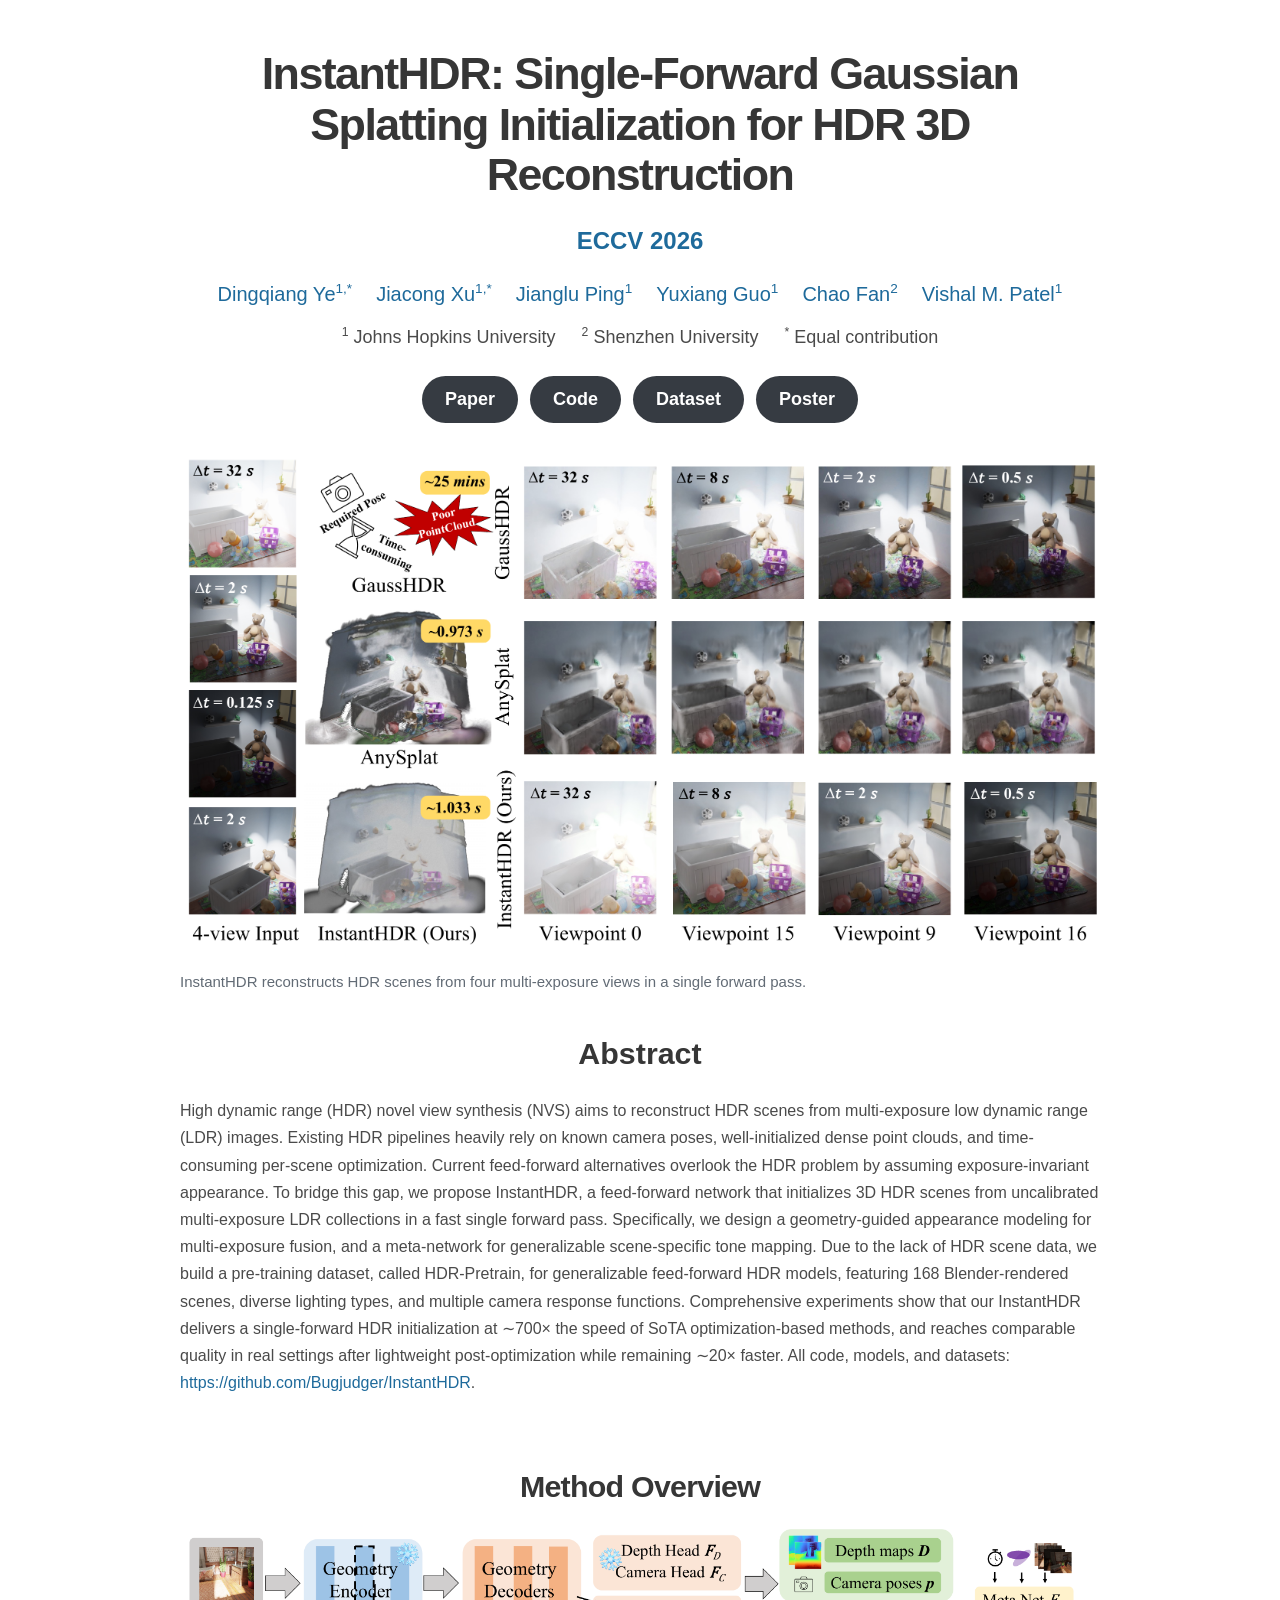
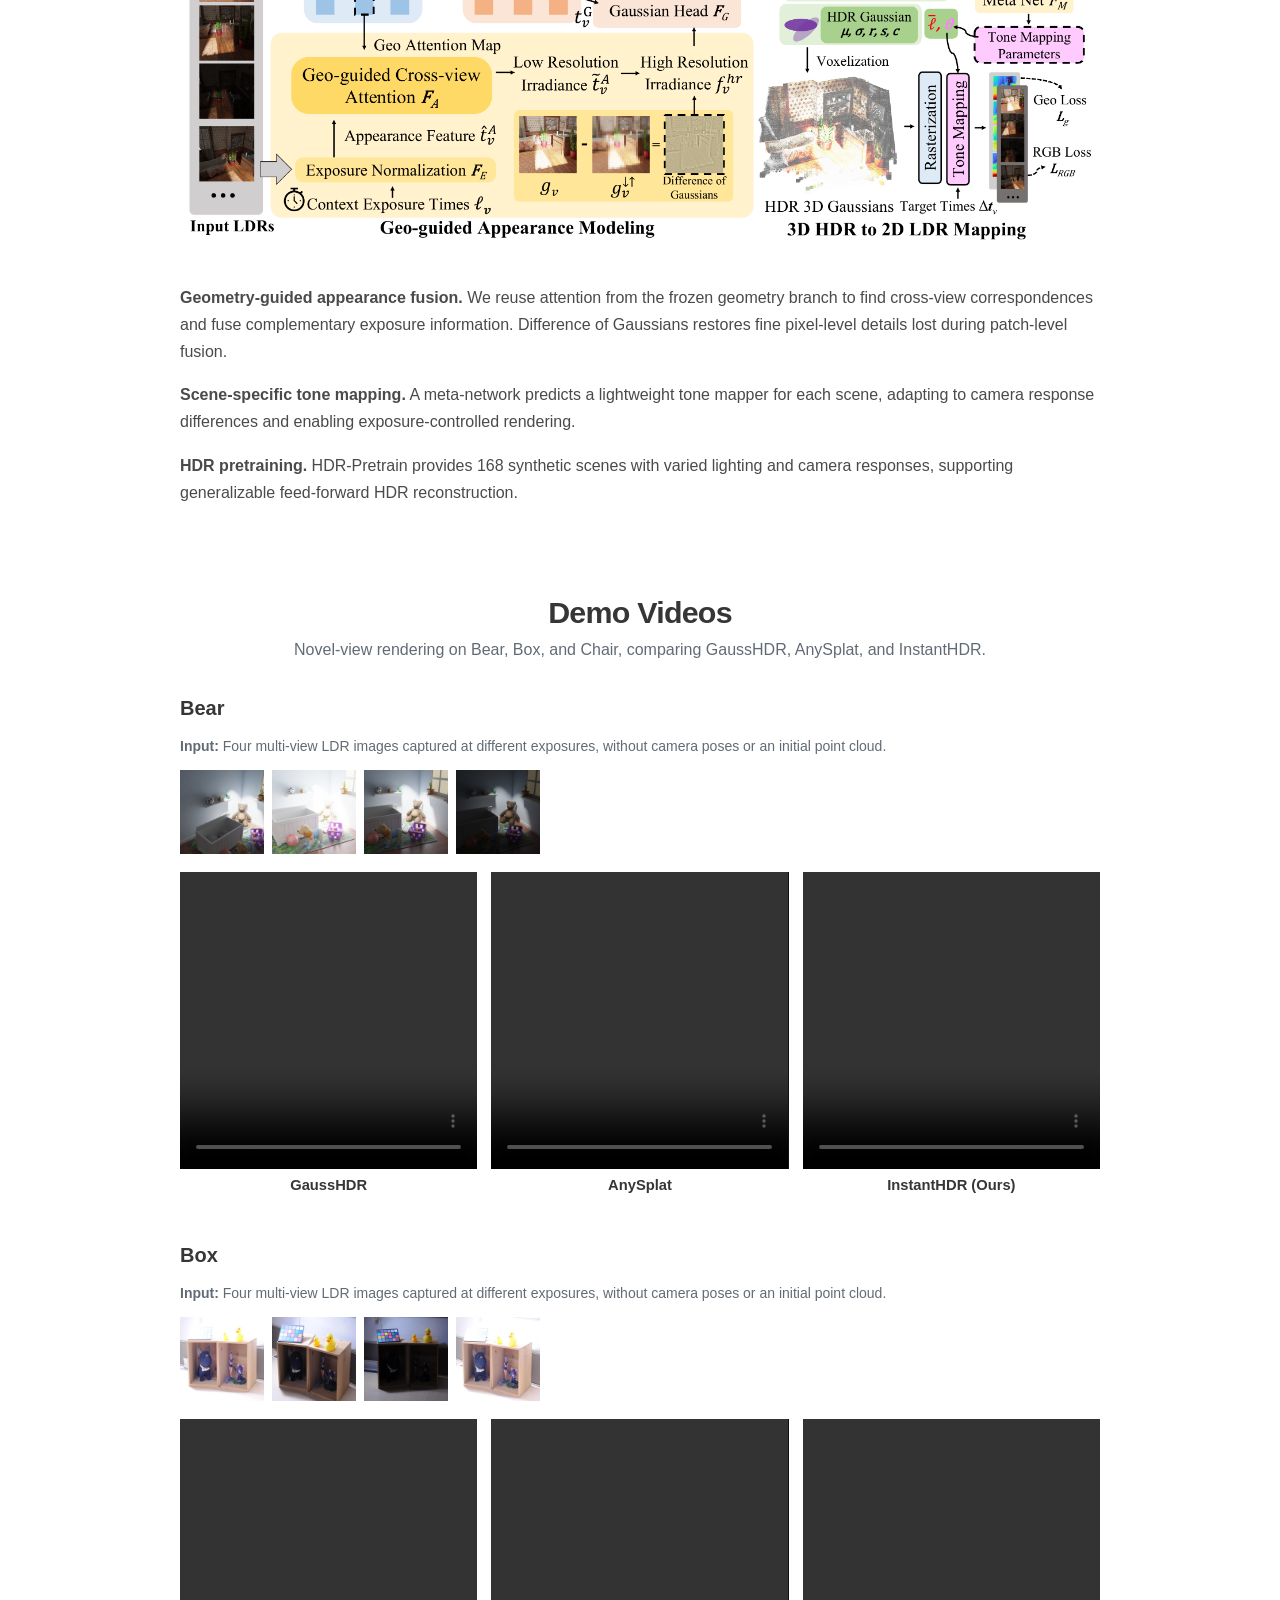
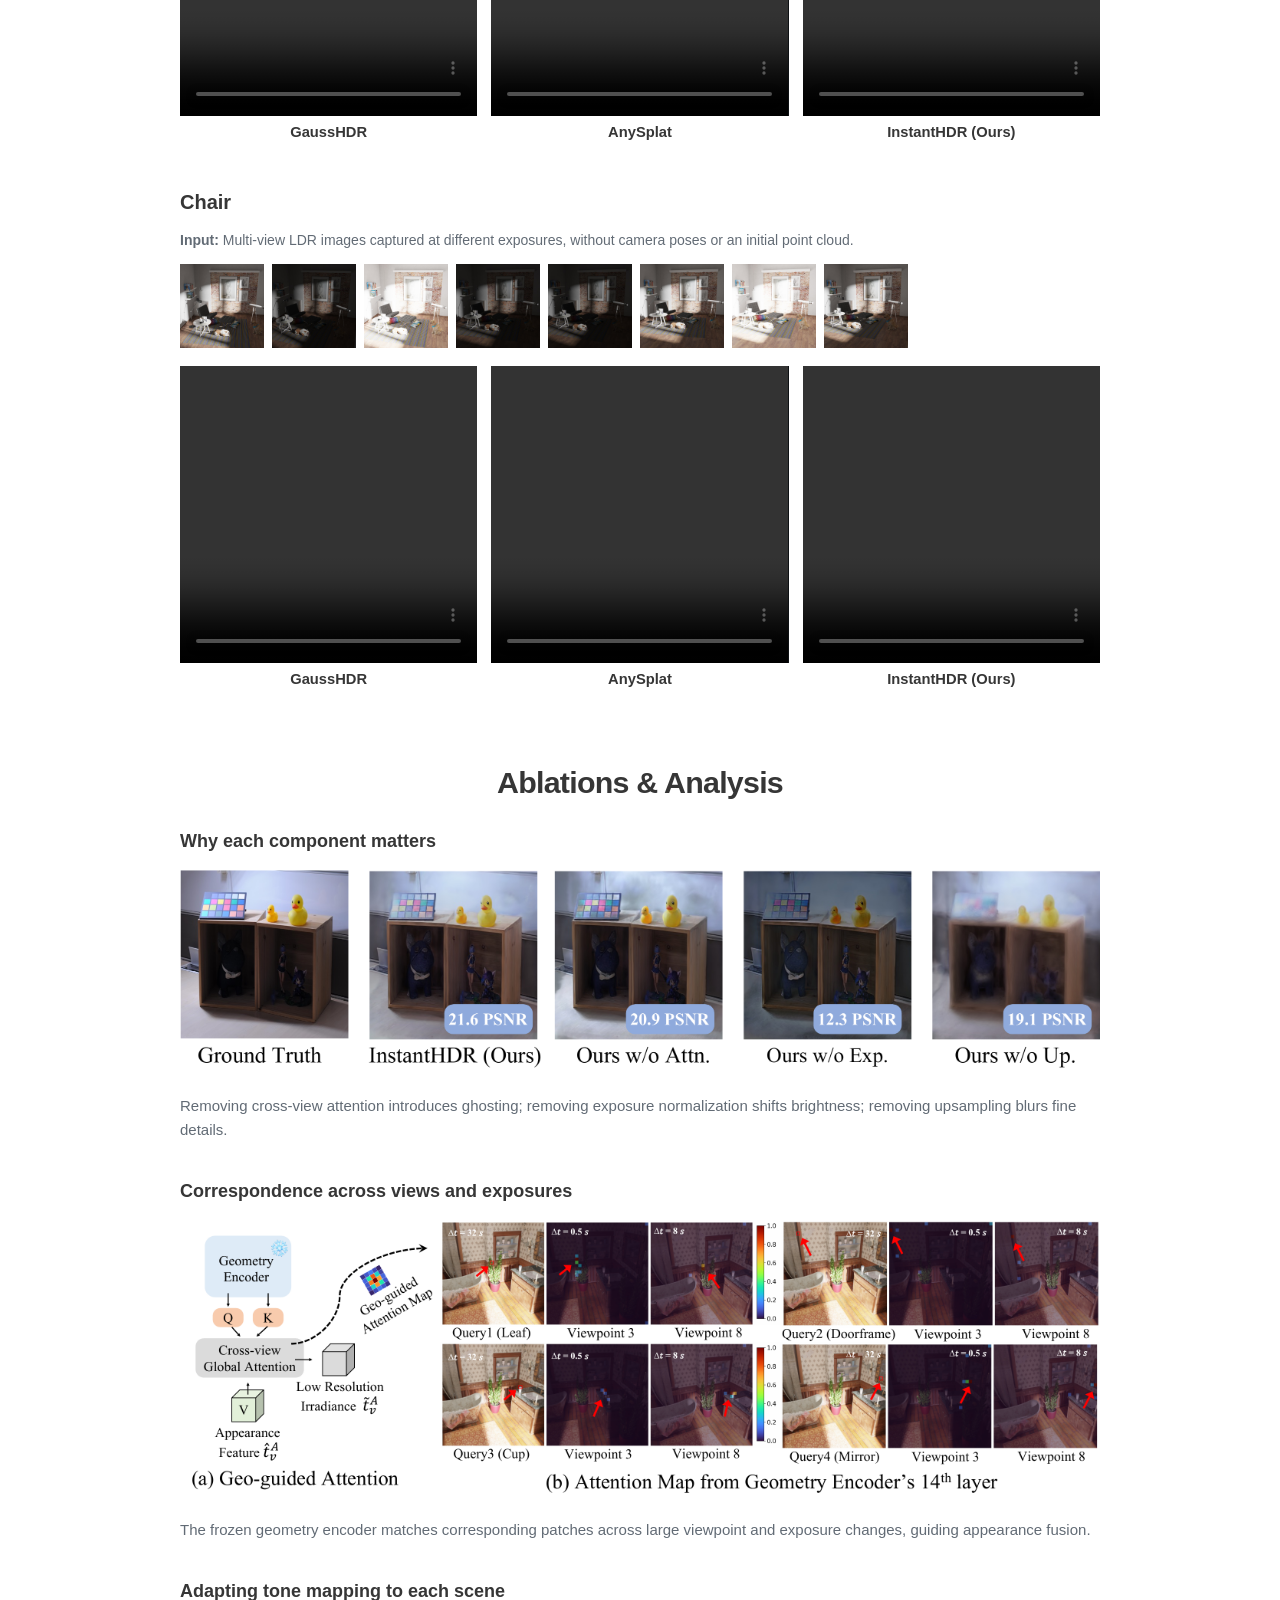
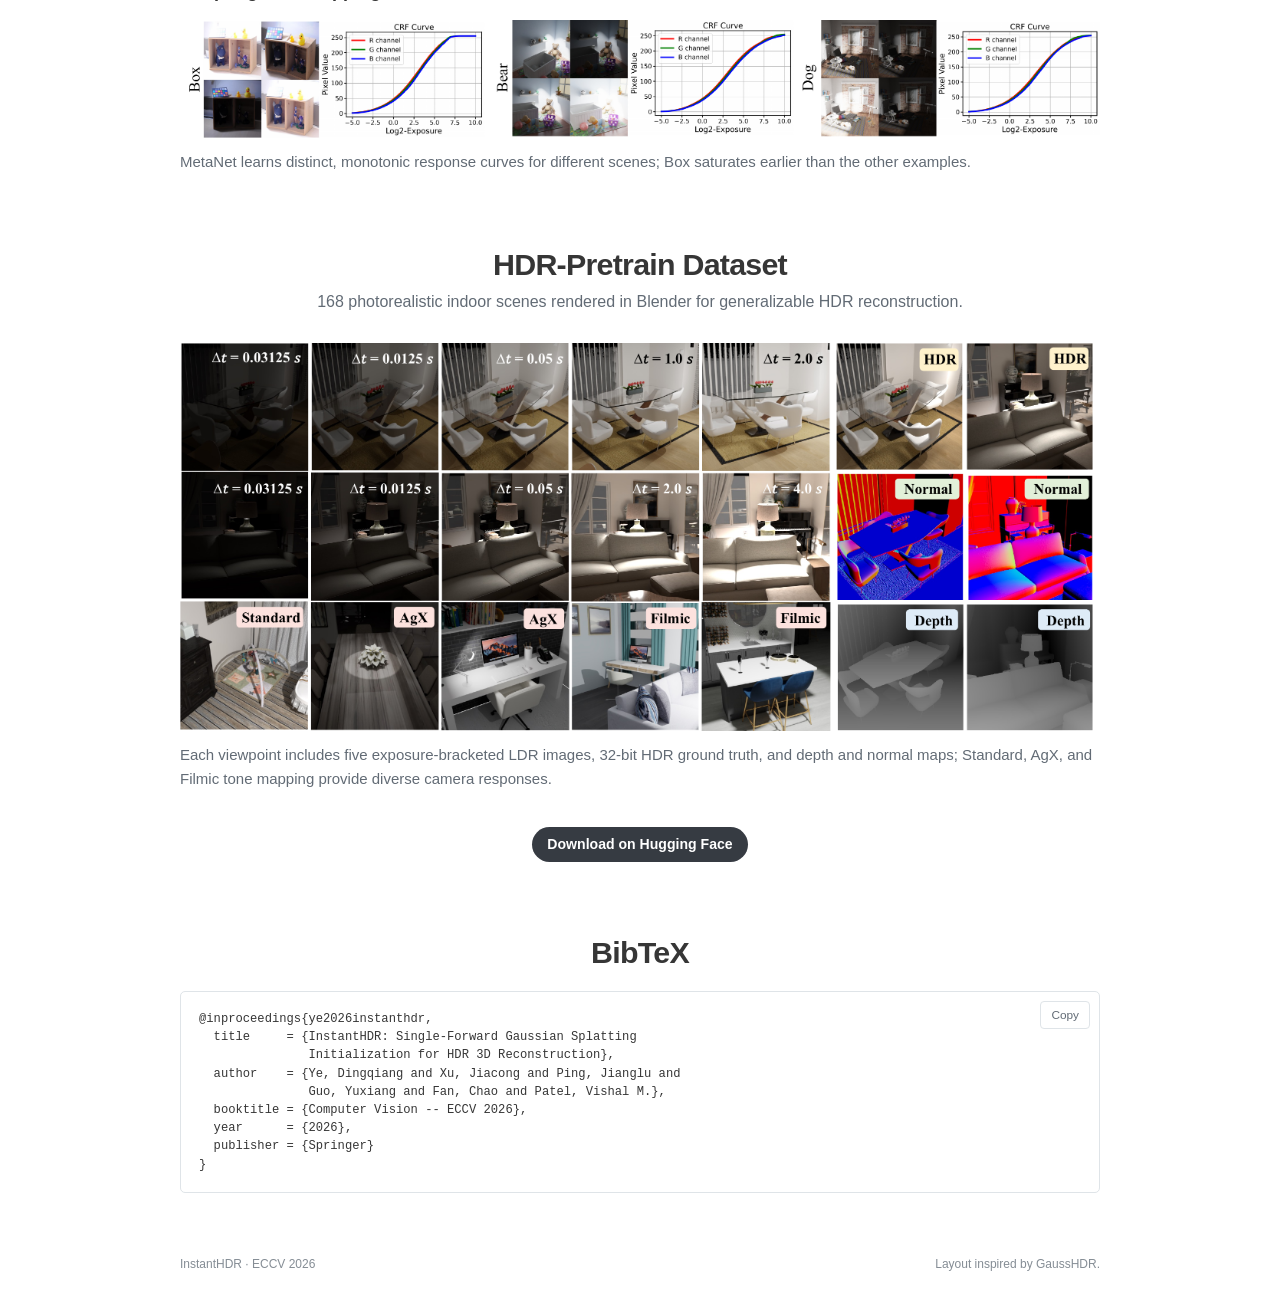
==== InstantHDR/index.html @ 02941aa6 "webpage of instanthdr" ====
<!doctype html><html lang="en"><head><meta charset="utf-8"><meta name="viewport" content="width=device-width,initial-scale=1"><title>InstantHDR | ECCV 2026</title><link rel="stylesheet" href="style.css"></head><body>    <main>
      <header class="project-hero page-width" id="top">
        <h1>InstantHDR: Single-Forward Gaussian Splatting Initialization for HDR 3D Reconstruction</h1>
        <p class="venue">ECCV 2026</p>
        <div class="authors" aria-label="Authors">
          <a href="https://bugjudger.github.io/" target="_blank" rel="noreferrer">Dingqiang Ye<sup>1,*</sup></a>
          <a href="https://www.jiacongxu.net/" target="_blank" rel="noreferrer">Jiacong Xu<sup>1,*</sup></a>
          <a href="https://www.linkedin.com/in/jianglu-lea-ping-32851b177/" target="_blank" rel="noreferrer">Jianglu Ping<sup>1</sup></a>
          <a href="https://www.linkedin.com/in/yuxiang-guo-a7b105163/" target="_blank" rel="noreferrer">Yuxiang Guo<sup>1</sup></a>
          <a href="https://chaofan996.github.io/" target="_blank" rel="noreferrer">Chao Fan<sup>2</sup></a>
          <a href="https://engineering.jhu.edu/faculty/vishal-patel/" target="_blank" rel="noreferrer">Vishal M. Patel<sup>1</sup></a>
        </div>
        <p class="affiliations"><span><sup>1</sup> Johns Hopkins University</span><span><sup>2</sup> Shenzhen University</span><span><sup>*</sup> Equal contribution</span></p>
        <div class="project-links">
          <a href="https://arxiv.org/abs/2603.11298" target="_blank" rel="noreferrer">Paper</a>
          <a href="https://github.com/Bugjudger/InstantHDR" target="_blank" rel="noreferrer">Code</a>
          <a href="https://huggingface.co/datasets/Bugjudger/HDR_Pretrain" target="_blank" rel="noreferrer">Dataset</a>
          <a href="https://eccv.ecva.net/virtual/2026/poster/3662" target="_blank" rel="noreferrer">Poster</a>
        </div>
      </header>
      <figure class="teaser-figure page-width">
        <a href="assets/figure1-paper.png" target="_blank" rel="noreferrer"><img src="assets/figure1-paper.png" width="2400" height="1313" alt="Paper Figure 1: four-view HDR reconstruction and rendering comparison between GaussHDR, AnySplat, and InstantHDR." /></a>
        <figcaption>InstantHDR reconstructs HDR scenes from four multi-exposure views in a single forward pass.</figcaption>
      </figure>
      <section class="paper-section page-width abstract-section" id="abstract">
        <h2>Abstract</h2>
        <p>High dynamic range (HDR) novel view synthesis (NVS) aims to reconstruct HDR scenes from multi-exposure low dynamic range (LDR) images. Existing HDR pipelines heavily rely on known camera poses, well-initialized dense point clouds, and time-consuming per-scene optimization. Current feed-forward alternatives overlook the HDR problem by assuming exposure-invariant appearance. To bridge this gap, we propose InstantHDR, a feed-forward network that initializes 3D HDR scenes from uncalibrated multi-exposure LDR collections in a fast single forward pass. Specifically, we design a geometry-guided appearance modeling for multi-exposure fusion, and a meta-network for generalizable scene-specific tone mapping. Due to the lack of HDR scene data, we build a pre-training dataset, called HDR-Pretrain, for generalizable feed-forward HDR models, featuring 168 Blender-rendered scenes, diverse lighting types, and multiple camera response functions. Comprehensive experiments show that our InstantHDR delivers a single-forward HDR initialization at ∼700× the speed of SoTA optimization-based methods, and reaches comparable quality in real settings after lightweight post-optimization while remaining ∼20× faster. All code, models, and datasets: <a href="https://github.com/Bugjudger/InstantHDR" target="_blank" rel="noreferrer">https://github.com/Bugjudger/InstantHDR</a>.</p>
      </section>
      <section class="paper-section page-width" id="method">
        <div class="section-title centered"><h2>Method Overview</h2></div>
        <figure class="method-figure">
          <a href="assets/method-paper.png" target="_blank" rel="noreferrer"><img src="assets/method-paper.png" width="3200" height="1123" alt="Original InstantHDR method diagram: geometry-guided appearance modeling and scene-specific tone mapping." /></a>
        </figure>
        <div class="innovation-copy">
          <p><strong>Geometry-guided appearance fusion.</strong> We reuse attention from the frozen geometry branch to find cross-view correspondences and fuse complementary exposure information. Difference of Gaussians restores fine pixel-level details lost during patch-level fusion.</p>
          <p><strong>Scene-specific tone mapping.</strong> A meta-network predicts a lightweight tone mapper for each scene, adapting to camera response differences and enabling exposure-controlled rendering.</p>
          <p><strong>HDR pretraining.</strong> HDR-Pretrain provides 168 synthetic scenes with varied lighting and camera responses, supporting generalizable feed-forward HDR reconstruction.</p>
        </div>
      </section>
      <section class="paper-section page-width" id="demo">
        <div class="section-title centered"><h2>Demo Videos</h2><p>Novel-view rendering on Bear, Box, and Chair, comparing GaussHDR, AnySplat, and InstantHDR.</p></div>
        <article class="scene-row">
          <h3>Bear</h3>
          <p class="input-description"><strong>Input:</strong> Four multi-view LDR images captured at different exposures, without camera poses or an initial point cloud.</p>
          <div class="demo-inputs" aria-label="Bear supplied input images"><img src="videos/bear/input-1.jpg" alt="Bear multi-exposure input 1" loading="lazy" /><img src="videos/bear/input-2.jpg" alt="Bear multi-exposure input 2" loading="lazy" /><img src="videos/bear/input-3.jpg" alt="Bear multi-exposure input 3" loading="lazy" /><img src="videos/bear/input-4.jpg" alt="Bear multi-exposure input 4" loading="lazy" /></div>
          <div class="video-grid">
            <figure><video src="videos/bear/gausshdr.mp4" autoPlay loop muted playsInline controls preload="auto" aria-label="GaussHDR, bear scene" ></video><figcaption><strong>GaussHDR</strong></figcaption></figure>
            <figure><video src="videos/bear/anysplat.mp4" autoPlay loop muted playsInline controls preload="auto" aria-label="AnySplat, bear scene" ></video><figcaption><strong>AnySplat</strong></figcaption></figure>
            <figure><video src="videos/bear/instanthdr.mp4" autoPlay loop muted playsInline controls preload="auto" aria-label="InstantHDR (Ours), bear scene" ></video><figcaption><strong>InstantHDR (Ours)</strong></figcaption></figure>
          </div>
        </article>
        <article class="scene-row">
          <h3>Box</h3>
          <p class="input-description"><strong>Input:</strong> Four multi-view LDR images captured at different exposures, without camera poses or an initial point cloud.</p>
          <div class="demo-inputs" aria-label="Box supplied input images"><img src="videos/box/input-1.jpg" alt="Box multi-exposure input 1" loading="lazy" /><img src="videos/box/input-2.jpg" alt="Box multi-exposure input 2" loading="lazy" /><img src="videos/box/input-3.jpg" alt="Box multi-exposure input 3" loading="lazy" /><img src="videos/box/input-4.jpg" alt="Box multi-exposure input 4" loading="lazy" /></div>
          <div class="video-grid">
            <figure><video src="videos/box/gausshdr.mp4" autoPlay loop muted playsInline controls preload="auto" aria-label="GaussHDR, box scene" ></video><figcaption><strong>GaussHDR</strong></figcaption></figure>
            <figure><video src="videos/box/anysplat.mp4" autoPlay loop muted playsInline controls preload="auto" aria-label="AnySplat, box scene" ></video><figcaption><strong>AnySplat</strong></figcaption></figure>
            <figure><video src="videos/box/instanthdr.mp4" autoPlay loop muted playsInline controls preload="auto" aria-label="InstantHDR (Ours), box scene" ></video><figcaption><strong>InstantHDR (Ours)</strong></figcaption></figure>
          </div>
        </article>
        <article class="scene-row">
          <h3>Chair</h3>
          <p class="input-description"><strong>Input:</strong> Multi-view LDR images captured at different exposures, without camera poses or an initial point cloud.</p>
          <div class="demo-inputs" aria-label="Chair supplied input images"><img src="videos/chair/inputs/train_r_0_2.jpg" alt="Chair multi-exposure input 1" loading="lazy" /><img src="videos/chair/inputs/train_r_3_0.jpg" alt="Chair multi-exposure input 2" loading="lazy" /><img src="videos/chair/inputs/train_r_5_4.jpg" alt="Chair multi-exposure input 3" loading="lazy" /><img src="videos/chair/inputs/train_r_12_0.jpg" alt="Chair multi-exposure input 4" loading="lazy" /><img src="videos/chair/inputs/train_r_13_0.jpg" alt="Chair multi-exposure input 5" loading="lazy" /><img src="videos/chair/inputs/train_r_15_2.jpg" alt="Chair multi-exposure input 6" loading="lazy" /><img src="videos/chair/inputs/train_r_16_4.jpg" alt="Chair multi-exposure input 7" loading="lazy" /><img src="videos/chair/inputs/train_r_17_2.jpg" alt="Chair multi-exposure input 8" loading="lazy" /></div>
          <div class="video-grid">
            <figure><video src="videos/chair/gausshdr.mp4" autoPlay loop muted playsInline controls preload="auto" aria-label="GaussHDR, chair scene" ></video><figcaption><strong>GaussHDR</strong></figcaption></figure>
            <figure><video src="videos/chair/anysplat.mp4" autoPlay loop muted playsInline controls preload="auto" aria-label="AnySplat, chair scene" ></video><figcaption><strong>AnySplat</strong></figcaption></figure>
            <figure><video src="videos/chair/instanthdr.mp4" autoPlay loop muted playsInline controls preload="auto" aria-label="InstantHDR (Ours), chair scene" ></video><figcaption><strong>InstantHDR (Ours)</strong></figcaption></figure>
          </div>
        </article>
      </section>
      <section class="paper-section page-width ablation-section" id="ablations">
        <div class="section-title centered"><h2>Ablations &amp; Analysis</h2></div>
        <figure>
          <h3>Why each component matters</h3>
          <a href="assets/ablation-components.png" target="_blank" rel="noreferrer"><img src="assets/ablation-components.png" width="2400" height="553" loading="lazy" alt="Ground truth, full InstantHDR, and variants without cross-view attention, exposure normalization, or upsampling." /></a>
          <figcaption>Removing cross-view attention introduces ghosting; removing exposure normalization shifts brightness; removing upsampling blurs fine details.</figcaption>
        </figure>
        <figure>
          <h3>Correspondence across views and exposures</h3>
          <a href="assets/ablation-attention.png" target="_blank" rel="noreferrer"><img src="assets/ablation-attention.png" width="2400" height="746" loading="lazy" alt="Geometry attention maps matching leaf, doorframe, cup, and mirror patches across viewpoints and exposures." /></a>
          <figcaption>The frozen geometry encoder matches corresponding patches across large viewpoint and exposure changes, guiding appearance fusion.</figcaption>
        </figure>
        <figure>
          <h3>Adapting tone mapping to each scene</h3>
          <a href="assets/ablation-tonemapping.png" target="_blank" rel="noreferrer"><img src="assets/ablation-tonemapping.png" width="2400" height="307" loading="lazy" alt="Learned monotonic camera-response curves for the Box, Bear, and Dog scenes." /></a>
          <figcaption>MetaNet learns distinct, monotonic response curves for different scenes; Box saturates earlier than the other examples.</figcaption>
        </figure>
      </section>
      <section class="paper-section page-width ablation-section" id="dataset">
        <div class="section-title centered">
          <h2>HDR-Pretrain Dataset</h2>
          <p>168 photorealistic indoor scenes rendered in Blender for generalizable HDR reconstruction.</p>
        </div>
        <figure>
          <a href="assets/dataset-paper.png" target="_blank" rel="noreferrer"><img src="assets/dataset-paper.png" width="2400" height="1011" loading="lazy" alt="HDR-Pretrain examples: multi-exposure LDR images, HDR ground truth, normal and depth maps, with Standard, AgX, and Filmic tone mapping." /></a>
          <figcaption>Each viewpoint includes five exposure-bracketed LDR images, 32-bit HDR ground truth, and depth and normal maps; Standard, AgX, and Filmic tone mapping provide diverse camera responses.</figcaption>
        </figure>
        <div class="project-links"><a href="https://huggingface.co/datasets/Bugjudger/HDR_Pretrain" target="_blank" rel="noreferrer">Download on Hugging Face</a></div>
      </section>
      <section class="paper-section page-width citation-section" id="citation">
        <h2>BibTeX</h2>
        <div class="citation-box"><button type="button" id="copy-citation">Copy</button><pre><code>@inproceedings{ye2026instanthdr,
  title     = {InstantHDR: Single-Forward Gaussian Splatting
               Initialization for HDR 3D Reconstruction},
  author    = {Ye, Dingqiang and Xu, Jiacong and Ping, Jianglu and
               Guo, Yuxiang and Fan, Chao and Patel, Vishal M.},
  booktitle = {Computer Vision -- ECCV 2026},
  year      = {2026},
  publisher = {Springer}
}</code></pre></div>
      </section>
      <footer class="page-width"><span>InstantHDR · ECCV 2026</span><span>Layout inspired by <a href="https://liujf1226.github.io/GaussHDR/" target="_blank" rel="noreferrer">GaussHDR</a>.</span></footer>
    </main><script src="script.js" defer></script></body></html>
---- InstantHDR/style.css ----
:root {
  --ink: #363636;
  --muted: #626b75;
  --blue: #1e6a9b;
  --blue-dark: #164e73;
  --line: #dfe4e8;
  --soft: #f6f7f8;
  --content-width: 920px;
}

* { box-sizing: border-box; }
html { scroll-behavior: smooth; }

body {
  margin: 0;
  background: #fff;
  color: var(--ink);
  font-family: Arial, Helvetica, sans-serif;
  font-size: 16px;
  line-height: 1.55;
  text-rendering: optimizeLegibility;
}

a { color: inherit; text-decoration: none; }
img, video { display: block; max-width: 100%; }
button { font: inherit; }

.page-width {
  width: min(var(--content-width), calc(100% - 40px));
  margin-inline: auto;
}

.project-hero {
  padding: 48px 0 32px;
  text-align: center;
}

.venue {
  margin: 0 0 8px;
  color: var(--blue);
  font-size: 1.5rem;
  font-weight: 700;
}

.project-hero h1 {
  max-width: 100%;
  margin: 0 auto;
  font-size: clamp(2rem, 3.8vw, 2.8rem);
  font-weight: 600;
  letter-spacing: -.035em;
  line-height: 1.13;
}

.project-hero h1 span { color: inherit; }

.authors {
  display: flex;
  flex-wrap: wrap;
  justify-content: center;
  gap: 10px 24px;
  margin-top: 20px;
  color: var(--blue);
  font-size: 1.25rem;
  line-height: 1.5;
}
.authors a { white-space: nowrap; }

sup { font-size: .68em; }

.affiliations {
  display: flex;
  flex-wrap: wrap;
  justify-content: center;
  gap: 8px 26px;
  margin: 14px 0 0;
  color: #4a4a4a;
  font-size: 1.125rem;
  line-height: 1.6;
}

.project-links {
  display: flex;
  flex-wrap: wrap;
  justify-content: center;
  gap: 9px;
  margin-top: 18px;
}

.project-links a {
  padding: 7px 15px;
  border-radius: 999px;
  background: #363b42;
  color: #fff;
  font-size: .88rem;
  font-weight: 600;
}

.project-links a:hover { background: var(--blue-dark); }
.project-hero .project-links { gap: 12px; margin-top: 24px; }
.project-hero .project-links a { padding: 10px 23px; font-size: 1.125rem; line-height: 1.5; }

.tagline {
  max-width: 750px;
  margin: 18px auto 0;
  color: #454c54;
  font-size: 1.02rem;
}

.paper-section { padding: 36px 0; }
.soft-section { background: #fff; }

.section-title { margin-bottom: 24px; }

.section-title.centered {
  width: 100%;
  margin-inline: auto;
  text-align: center;
}

.section-title h2,
.two-column h2,
.citation-section h2 {
  margin: 0 0 8px;
  font-size: clamp(1.6rem, 2.6vw, 1.9rem);
  font-weight: 600;
  letter-spacing: -.025em;
  line-height: 1.2;
}

.section-title p,
.citation-section p { margin: 0; color: var(--muted); }

.demo-section { padding: 12px 0 40px; }

.demo-title {
  display: flex;
  align-items: end;
  justify-content: space-between;
  gap: 24px;
  padding-top: 34px;
  border-top: 1px solid var(--line);
}

.demo-title h2 { margin: 0 0 3px; font-size: 1.8rem; font-weight: 600; }
.demo-title p { margin: 0; color: var(--muted); font-size: .94rem; }

.scene-tabs {
  display: inline-flex;
  flex: 0 0 auto;
  padding: 3px;
  border: 1px solid var(--line);
  border-radius: 7px;
  background: #fff;
}

.scene-tabs button {
  padding: 5px 14px;
  border: 0;
  border-radius: 4px;
  background: transparent;
  color: var(--muted);
  cursor: pointer;
  font-size: .82rem;
}

.scene-tabs button[aria-pressed='true'] { background: var(--blue-dark); color: #fff; }

.input-strip {
  display: grid;
  grid-template-columns: auto repeat(4, 86px) 1fr;
  align-items: center;
  gap: 8px;
  margin-bottom: 14px;
}

.input-strip > span { margin-right: 4px; font-size: .78rem; font-weight: 700; text-transform: uppercase; letter-spacing: .04em; }
.input-strip img { width: 86px; height: 56px; object-fit: cover; border-radius: 3px; }
.input-strip small { color: var(--muted); font-size: .78rem; }

.video-grid {
  display: grid;
  grid-template-columns: repeat(3, 1fr);
  gap: 14px;
}

.video-grid figure { margin: 0; }
.video-grid video { width: 100%; aspect-ratio: 16 / 10; object-fit: contain; background: #0e1114; border-radius: 0; }
.video-grid figcaption { padding-top: 7px; font-size: .82rem; line-height: 1.35; }
.video-grid figcaption strong { display: block; margin-bottom: 2px; font-size: .92rem; }
.video-grid figcaption span { color: var(--muted); }
.video-grid .ours strong { color: var(--blue-dark); }

.two-column { display: block; max-width: 820px; }
.two-column h2 { text-align: center; }
.two-column > div:first-child p { margin: 12px 0; color: var(--muted); }
.two-column .challenge-list { margin-top: 24px; }
.method-figure { margin: 24px 0 32px; }
.method-figure img { width: 100%; height: auto; }
.method-figure a { display: block; cursor: zoom-in; }
.project-hero .venue { margin: 22px 0 0; }
.authors a:hover { text-decoration: underline; }
.teaser-figure { margin-top: 0; margin-bottom: 0; }
.teaser-figure img { width: 100%; height: auto; }
.teaser-figure figcaption { text-align: left; color: var(--muted); font-size: 15px; line-height: 1.6; margin-top: 12px; }
.abstract-section { max-width: var(--content-width); }
.innovation-copy { width: 100%; margin-inline: 0; }
.abstract-section h2, .citation-section h2 { font-size: 1.9rem; text-align: center; margin: 0 0 20px; font-weight: 600; }
.abstract-section p, .innovation-copy p { font-size: 16px; line-height: 1.7; color: #4a4a4a; text-align: left; }
.abstract-section p { margin: 0; }
.abstract-section a { color: var(--blue); overflow-wrap: anywhere; }
.innovation-copy p { margin: 0 0 16px; }
.scene-row { margin: 30px 0 42px; }
.scene-row:last-child { margin-bottom: 0; }
.scene-row h3 { margin: 0 0 12px; font-size: 20px; font-weight: 600; }
.scene-row figcaption { text-align: center; }
.scene-row video { aspect-ratio: 1; }
.input-description { font-size: 14px; color: var(--muted); margin: 0 0 12px; }
.demo-inputs { display: flex; gap: 8px; flex-wrap: wrap; margin-bottom: 18px; }
.demo-inputs img { width: 84px; height: 84px; object-fit: contain; }
.ablation-section figure { margin: 28px 0 36px; }
.ablation-section figure:last-child { margin-bottom: 0; }
.ablation-section h3 { font-size: 18px; font-weight: 600; margin: 0 0 14px; }
.ablation-section img { width: 100%; height: auto; }
.ablation-section a { display: block; cursor: zoom-in; }
.ablation-section figcaption { margin-top: 12px; font-size: 15px; line-height: 1.6; color: var(--muted); }
button:focus-visible, a:focus-visible { outline: 2px solid var(--blue); outline-offset: 4px; }

.two-column .lead { margin: 0 0 6px; font-size: 1.08rem; font-weight: 600; }
.two-column > div:first-child > p:last-child { margin: 0; color: var(--muted); }

.challenge-list { display: grid; grid-template-columns: 1fr 1fr; gap: 18px 28px; }
.challenge-list > div { display: grid; grid-template-columns: 30px 1fr; gap: 8px; }
.challenge-list > div > span { color: #9aa3ac; font-size: .76rem; font-weight: 700; padding-top: 2px; }
.challenge-list p { margin: 0; color: var(--muted); font-size: .9rem; }
.challenge-list strong { display: block; margin-bottom: 2px; color: var(--ink); font-size: .95rem; }

.pipeline {
  display: grid;
  grid-template-columns: 90px minmax(0, 1.58fr) minmax(250px, .92fr);
  gap: 18px;
  align-items: center;
  margin: 32px auto 54px;
}

.pipeline figure { margin: 0; min-width: 0; }
.pipeline figure > span {
  display: block;
  margin-bottom: 7px;
  color: var(--blue-dark);
  font-size: .78rem;
  font-weight: 700;
  text-align: center;
}
.pipeline img { width: 100%; }
.pipeline-input img { max-height: 330px; object-fit: contain; }
.pipeline-core { display: grid; gap: 18px; }
.pipeline-rendering img { max-height: 390px; object-fit: contain; }

.idea-grid {
  display: grid;
  grid-template-columns: 1fr 1fr;
  gap: 34px;
}

.idea-grid article {
  display: grid;
  grid-template-rows: auto 1fr;
  gap: 14px;
}

.idea-copy { padding-top: 10px; }
.kicker { margin: 0 0 3px; color: var(--blue); font-size: .76rem; font-weight: 700; text-transform: uppercase; letter-spacing: .06em; }
.idea-grid h3 { margin: 0 0 4px; font-size: 1.15rem; }
.idea-grid p:last-child { margin: 0; color: var(--muted); font-size: .9rem; }
.idea-grid img { width: 100%; max-height: 250px; object-fit: contain; }

.dataset-figure { margin: 0 auto; }
.dataset-figure img { width: 100%; max-height: 390px; object-fit: contain; }
.dataset-stats { display: flex; justify-content: center; gap: 34px; margin-top: 18px; color: var(--muted); font-size: .83rem; }
.dataset-stats strong { margin-right: 4px; color: var(--ink); font-size: 1rem; }

.results-table { margin: 0; }
.results-table img { width: 100%; }
.results-table figcaption { margin-top: 8px; color: var(--muted); font-size: .8rem; text-align: center; }

.citation-section { max-width: var(--content-width); }
.citation-section > div:first-child { margin-bottom: 16px; }

.citation-box { position: relative; overflow: hidden; border: 1px solid var(--line); border-radius: 5px; background: #fff; }
.citation-box button { position: absolute; top: 9px; right: 9px; padding: 4px 10px; border: 1px solid var(--line); border-radius: 4px; background: #fff; color: var(--muted); cursor: pointer; font-size: .74rem; }
.citation-box pre { margin: 0; padding: 18px 72px 18px 18px; overflow-x: auto; font-size: .76rem; line-height: 1.5; white-space: pre-wrap; }

footer {
  display: flex;
  justify-content: space-between;
  gap: 20px;
  padding: 26px 0 34px;
  color: #858d95;
  font-size: .75rem;
}

@media (max-width: 800px) {
  .page-width { width: calc(100% - 32px); }
  .project-hero { padding-top: 38px; }
  .paper-section { padding: 28px 0; }
  .video-grid, .idea-grid, .two-column, .citation-section { grid-template-columns: 1fr; }
  .demo-title { align-items: start; }
  .two-column { gap: 30px; }
  .pipeline { grid-template-columns: 64px 1.5fr .9fr; gap: 8px; }
  .pipeline figure > span { font-size: .66rem; }
  .dataset-stats { flex-wrap: wrap; gap: 8px 22px; }
}

@media (max-width: 560px) {
  body { font-size: 15px; }
  .project-hero h1 { font-size: 1.85rem; }
  .demo-title { display: grid; }
  .input-strip { grid-template-columns: repeat(4, 1fr); }
  .input-strip > span, .input-strip small { grid-column: 1 / -1; }
  .input-strip img { width: 100%; height: 52px; }
  .challenge-list { grid-template-columns: 1fr; gap: 14px; }
  .pipeline { grid-template-columns: 1fr; }
  .pipeline-input { display: none; }
  .pipeline-core { gap: 12px; }
  .pipeline-rendering img { max-height: 440px; }
  footer { flex-direction: column; }
}
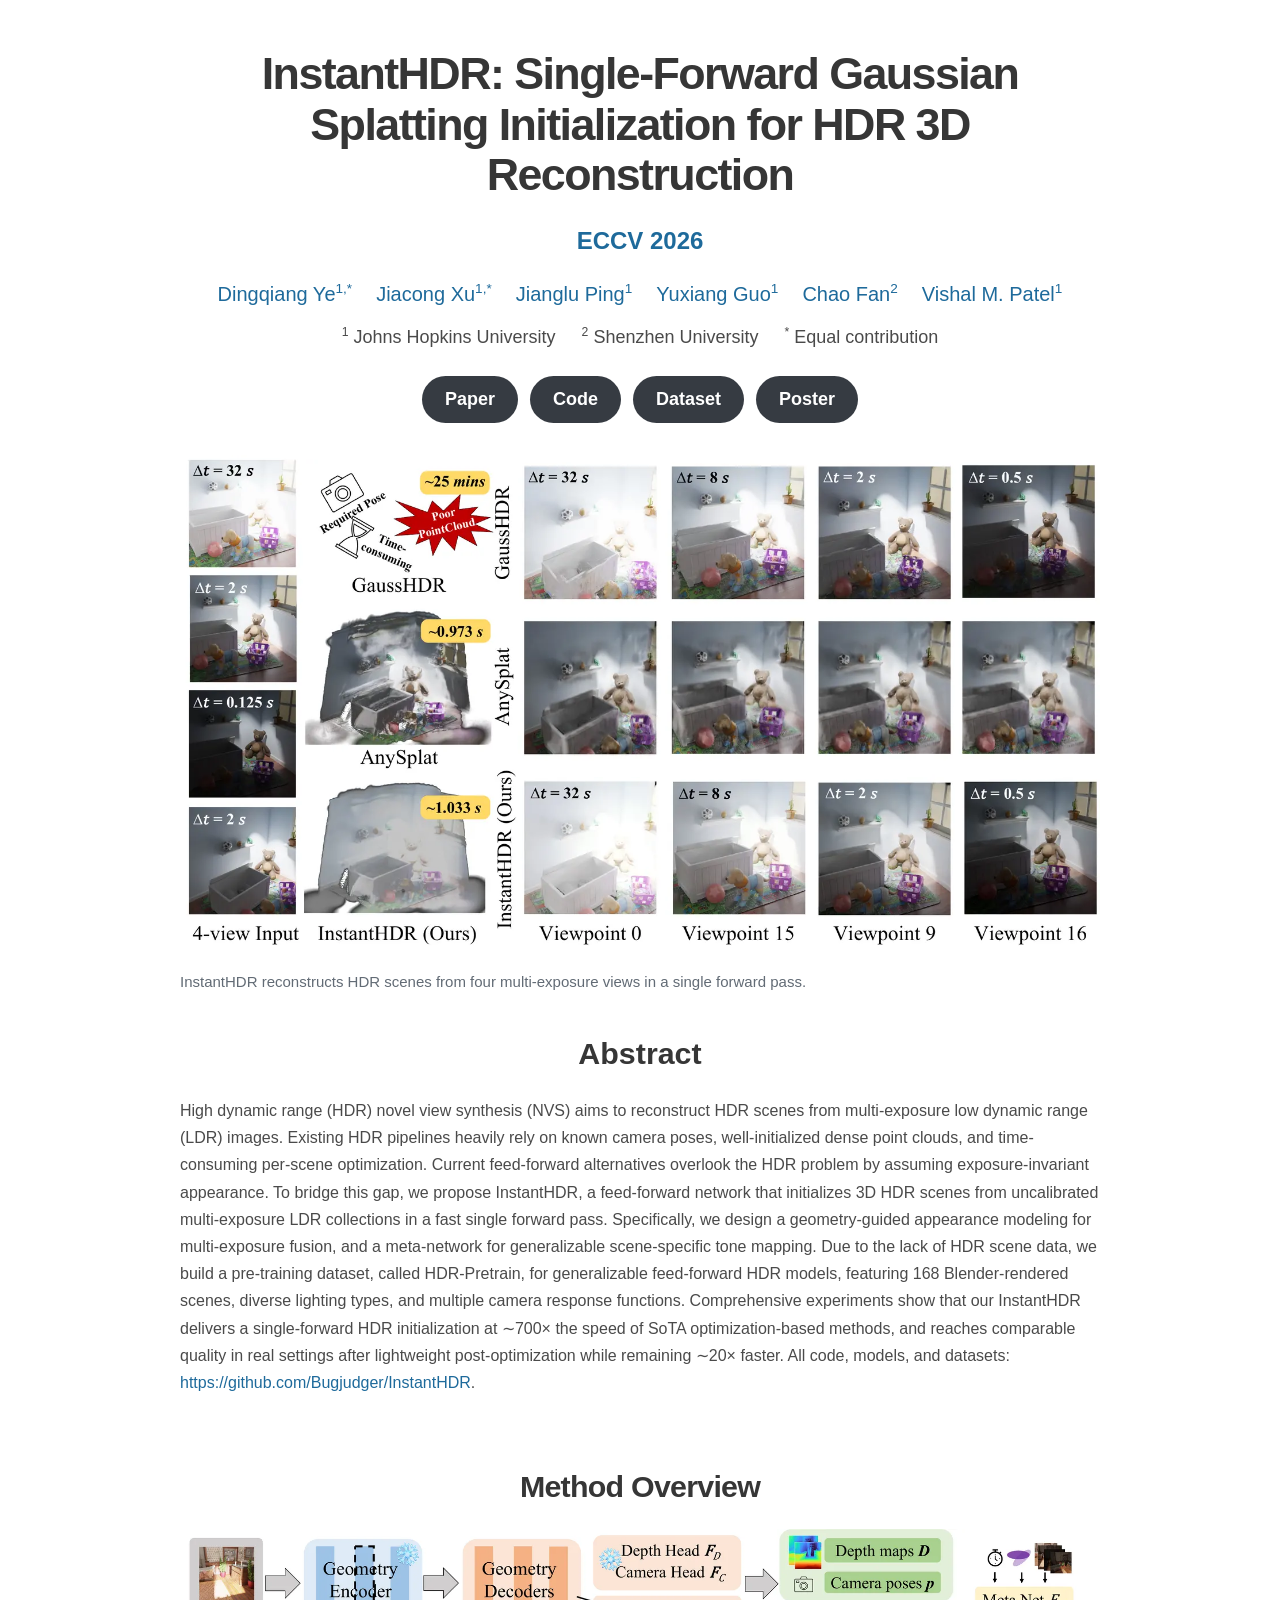
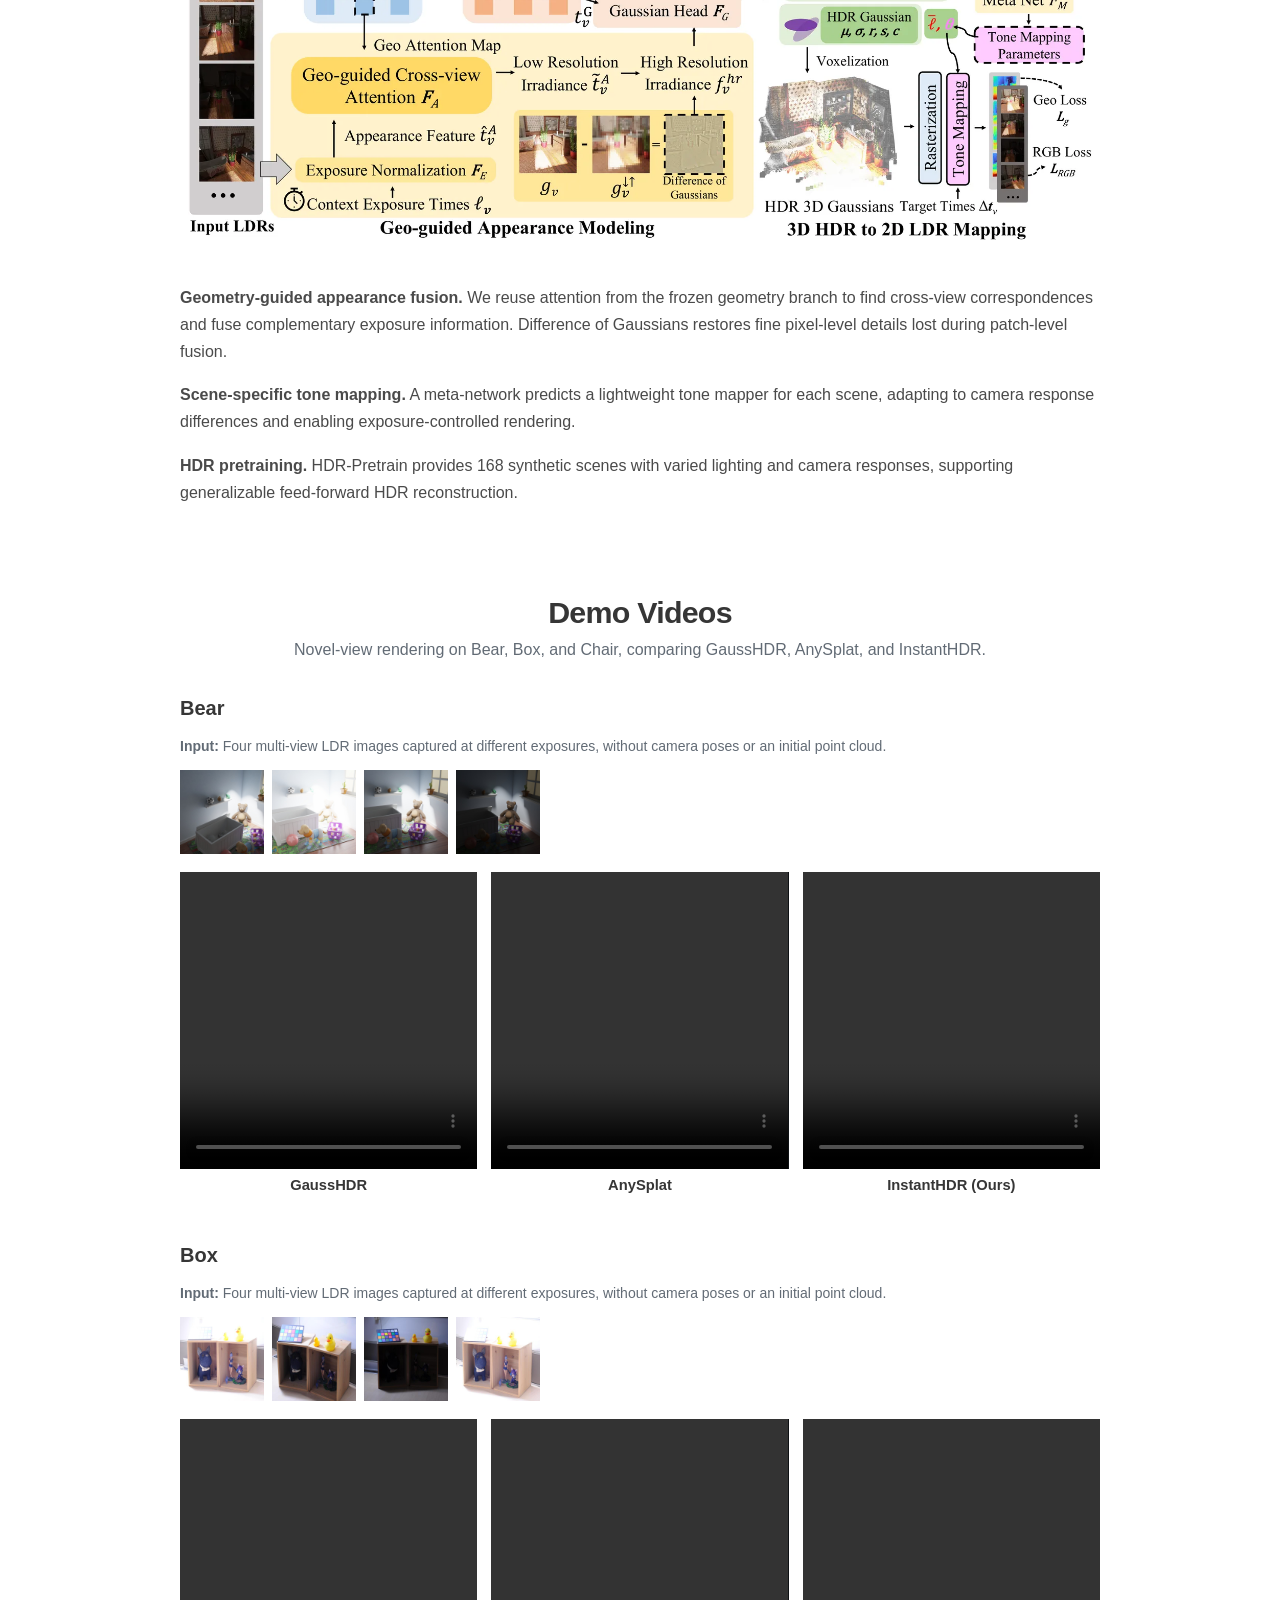
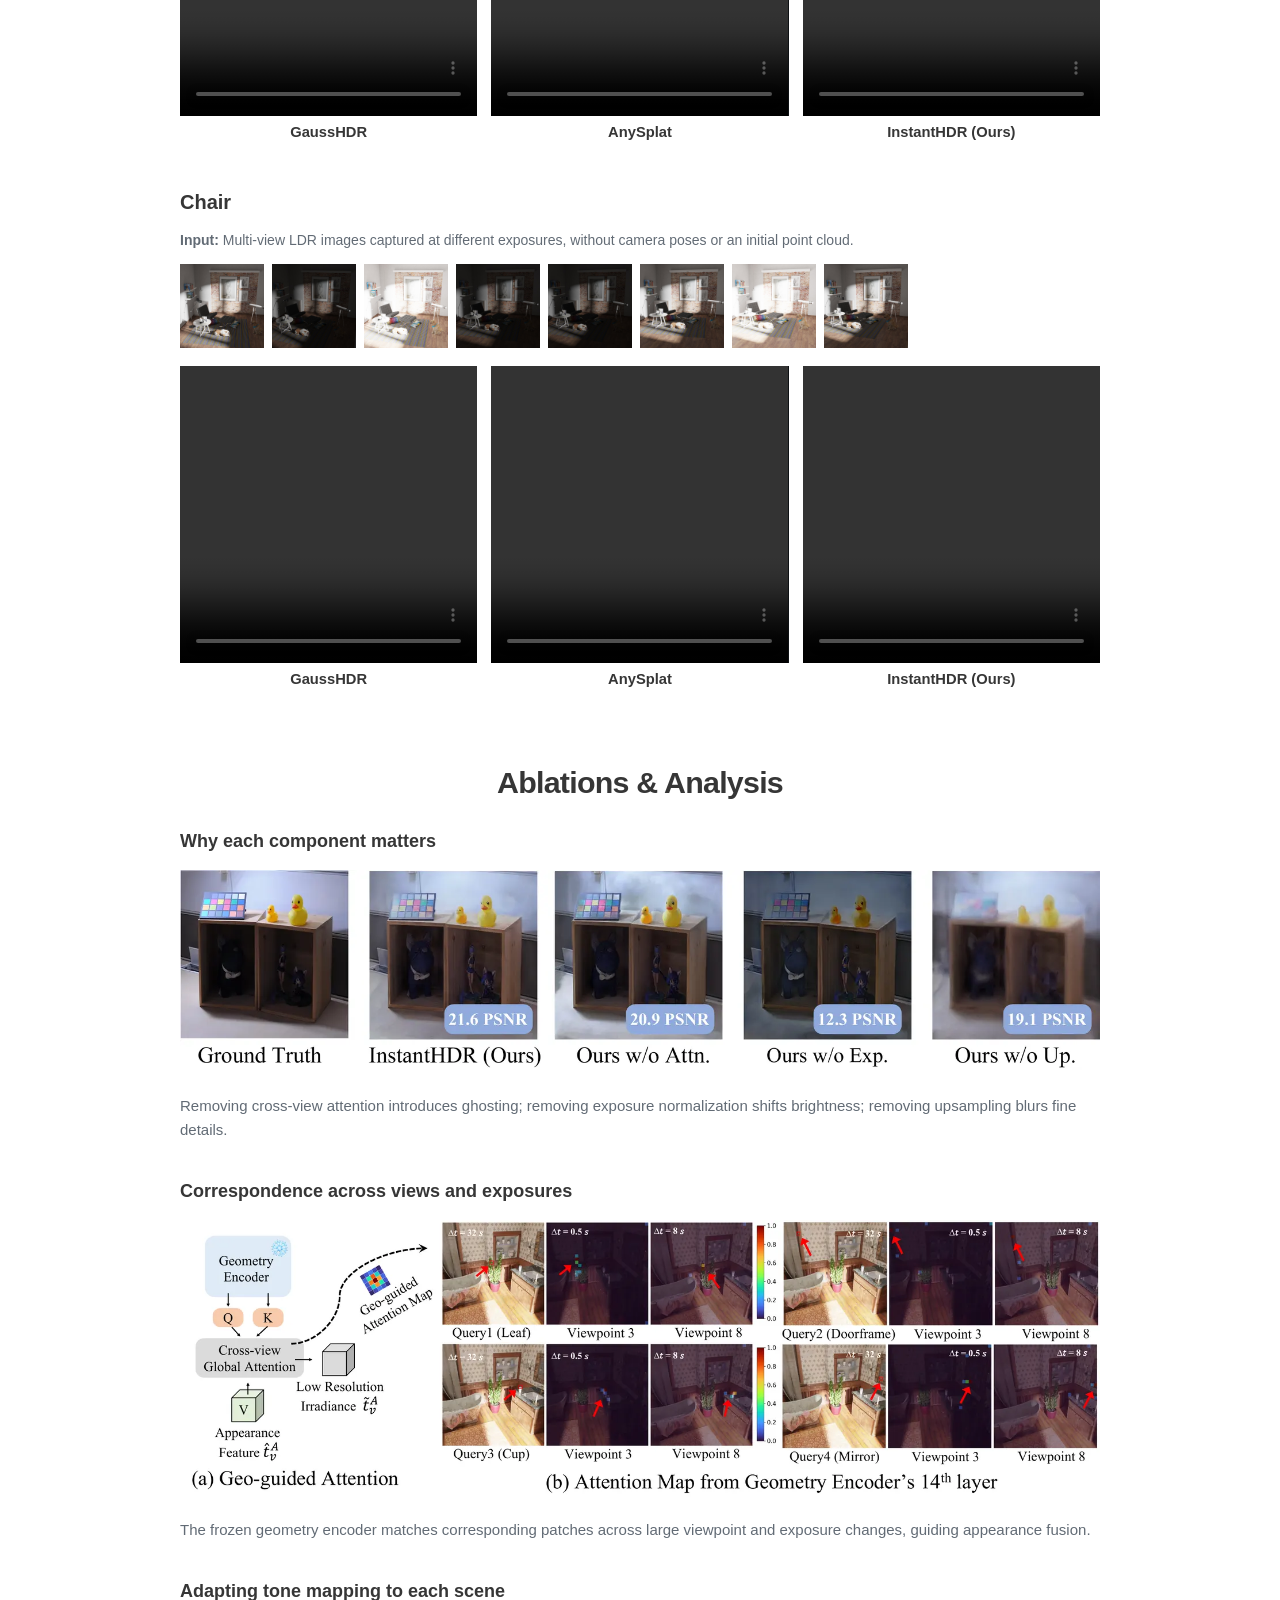
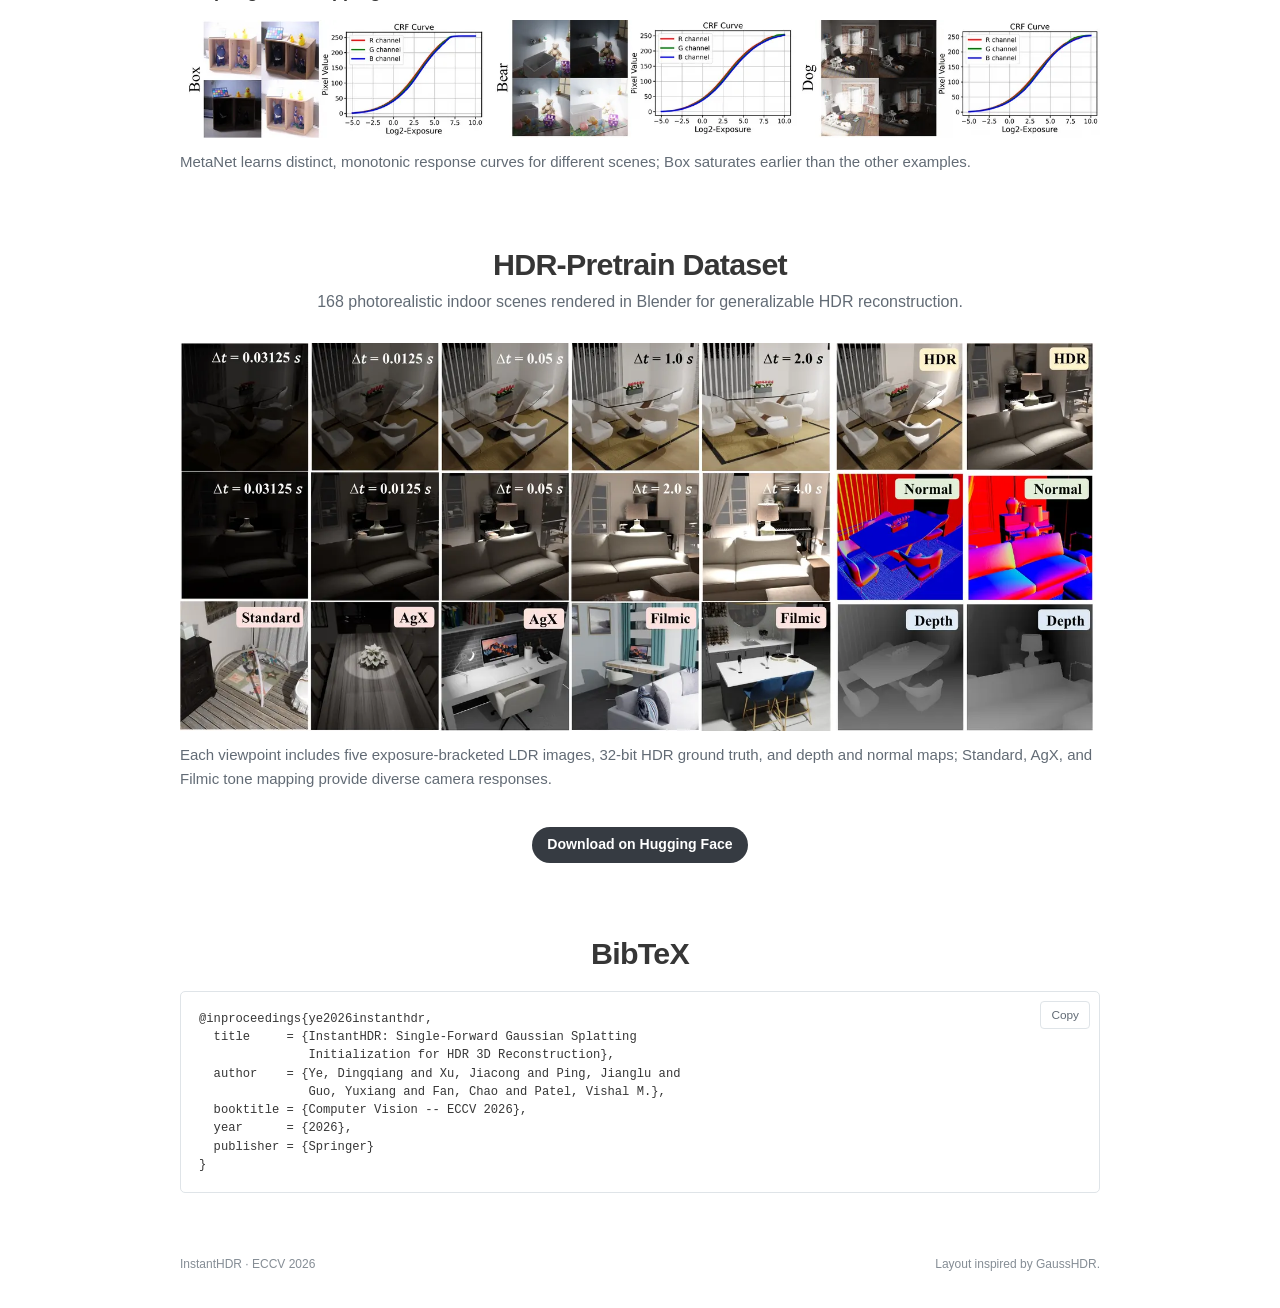
==== commit 544a4569: "Reduce InstantHDR page image payload with WebP previews" ====
--- a/InstantHDR/index.html
+++ b/InstantHDR/index.html
@@ -1,4 +1,4 @@
-<!doctype html><html lang="en"><head><meta charset="utf-8"><meta name="viewport" content="width=device-width,initial-scale=1"><title>InstantHDR | ECCV 2026</title><link rel="stylesheet" href="style.css"></head><body>    <main>
+<!doctype html><html lang="en"><head><meta charset="utf-8"><meta name="viewport" content="width=device-width,initial-scale=1"><title>InstantHDR | ECCV 2026</title><link rel="stylesheet" href="style.css"><meta name="description" content="InstantHDR (ECCV 2026): fast HDR 3D reconstruction from uncalibrated multi-exposure images. Explore the paper, method, demo videos, ablations, code, and HDR-Pretrain dataset."><meta name="robots" content="index, follow, max-image-preview:large"><link rel="canonical" href="https://bugjudger.github.io/InstantHDR/"></head><body>    <main>
       <header class="project-hero page-width" id="top">
         <h1>InstantHDR: Single-Forward Gaussian Splatting Initialization for HDR 3D Reconstruction</h1>
         <p class="venue">ECCV 2026</p>
@@ -19,7 +19,7 @@
         </div>
       </header>
       <figure class="teaser-figure page-width">
-        <a href="assets/figure1-paper.png" target="_blank" rel="noreferrer"><img src="assets/figure1-paper.png" width="2400" height="1313" alt="Paper Figure 1: four-view HDR reconstruction and rendering comparison between GaussHDR, AnySplat, and InstantHDR." /></a>
+        <a href="assets/figure1-paper.png" target="_blank" rel="noreferrer"><img src="assets/figure1-paper.webp" decoding="async" width="2400" height="1313" alt="Paper Figure 1: four-view HDR reconstruction and rendering comparison between GaussHDR, AnySplat, and InstantHDR." /></a>
         <figcaption>InstantHDR reconstructs HDR scenes from four multi-exposure views in a single forward pass.</figcaption>
       </figure>
       <section class="paper-section page-width abstract-section" id="abstract">
@@ -29,7 +29,7 @@
       <section class="paper-section page-width" id="method">
         <div class="section-title centered"><h2>Method Overview</h2></div>
         <figure class="method-figure">
-          <a href="assets/method-paper.png" target="_blank" rel="noreferrer"><img src="assets/method-paper.png" width="3200" height="1123" alt="Original InstantHDR method diagram: geometry-guided appearance modeling and scene-specific tone mapping." /></a>
+          <a href="assets/method-paper.png" target="_blank" rel="noreferrer"><img src="assets/method-paper.webp" decoding="async" loading="lazy" width="3200" height="1123" alt="Original InstantHDR method diagram: geometry-guided appearance modeling and scene-specific tone mapping." /></a>
         </figure>
         <div class="innovation-copy">
           <p><strong>Geometry-guided appearance fusion.</strong> We reuse attention from the frozen geometry branch to find cross-view correspondences and fuse complementary exposure information. Difference of Gaussians restores fine pixel-level details lost during patch-level fusion.</p>
@@ -74,17 +74,17 @@
         <div class="section-title centered"><h2>Ablations &amp; Analysis</h2></div>
         <figure>
           <h3>Why each component matters</h3>
-          <a href="assets/ablation-components.png" target="_blank" rel="noreferrer"><img src="assets/ablation-components.png" width="2400" height="553" loading="lazy" alt="Ground truth, full InstantHDR, and variants without cross-view attention, exposure normalization, or upsampling." /></a>
+          <a href="assets/ablation-components.png" target="_blank" rel="noreferrer"><img src="assets/ablation-components.webp" decoding="async" width="2400" height="553" loading="lazy" alt="Ground truth, full InstantHDR, and variants without cross-view attention, exposure normalization, or upsampling." /></a>
           <figcaption>Removing cross-view attention introduces ghosting; removing exposure normalization shifts brightness; removing upsampling blurs fine details.</figcaption>
         </figure>
         <figure>
           <h3>Correspondence across views and exposures</h3>
-          <a href="assets/ablation-attention.png" target="_blank" rel="noreferrer"><img src="assets/ablation-attention.png" width="2400" height="746" loading="lazy" alt="Geometry attention maps matching leaf, doorframe, cup, and mirror patches across viewpoints and exposures." /></a>
+          <a href="assets/ablation-attention.png" target="_blank" rel="noreferrer"><img src="assets/ablation-attention.webp" decoding="async" width="2400" height="746" loading="lazy" alt="Geometry attention maps matching leaf, doorframe, cup, and mirror patches across viewpoints and exposures." /></a>
           <figcaption>The frozen geometry encoder matches corresponding patches across large viewpoint and exposure changes, guiding appearance fusion.</figcaption>
         </figure>
         <figure>
           <h3>Adapting tone mapping to each scene</h3>
-          <a href="assets/ablation-tonemapping.png" target="_blank" rel="noreferrer"><img src="assets/ablation-tonemapping.png" width="2400" height="307" loading="lazy" alt="Learned monotonic camera-response curves for the Box, Bear, and Dog scenes." /></a>
+          <a href="assets/ablation-tonemapping.png" target="_blank" rel="noreferrer"><img src="assets/ablation-tonemapping.webp" decoding="async" width="2400" height="307" loading="lazy" alt="Learned monotonic camera-response curves for the Box, Bear, and Dog scenes." /></a>
           <figcaption>MetaNet learns distinct, monotonic response curves for different scenes; Box saturates earlier than the other examples.</figcaption>
         </figure>
       </section>
@@ -94,7 +94,7 @@
           <p>168 photorealistic indoor scenes rendered in Blender for generalizable HDR reconstruction.</p>
         </div>
         <figure>
-          <a href="assets/dataset-paper.png" target="_blank" rel="noreferrer"><img src="assets/dataset-paper.png" width="2400" height="1011" loading="lazy" alt="HDR-Pretrain examples: multi-exposure LDR images, HDR ground truth, normal and depth maps, with Standard, AgX, and Filmic tone mapping." /></a>
+          <a href="assets/dataset-paper.png" target="_blank" rel="noreferrer"><img src="assets/dataset-paper.webp" decoding="async" width="2400" height="1011" loading="lazy" alt="HDR-Pretrain examples: multi-exposure LDR images, HDR ground truth, normal and depth maps, with Standard, AgX, and Filmic tone mapping." /></a>
           <figcaption>Each viewpoint includes five exposure-bracketed LDR images, 32-bit HDR ground truth, and depth and normal maps; Standard, AgX, and Filmic tone mapping provide diverse camera responses.</figcaption>
         </figure>
         <div class="project-links"><a href="https://huggingface.co/datasets/Bugjudger/HDR_Pretrain" target="_blank" rel="noreferrer">Download on Hugging Face</a></div>
@@ -112,4 +112,4 @@
 }</code></pre></div>
       </section>
       <footer class="page-width"><span>InstantHDR · ECCV 2026</span><span>Layout inspired by <a href="https://liujf1226.github.io/GaussHDR/" target="_blank" rel="noreferrer">GaussHDR</a>.</span></footer>
-    </main><script src="script.js" defer></script></body></html>+    </main><script src="script.js" defer></script></body></html>
